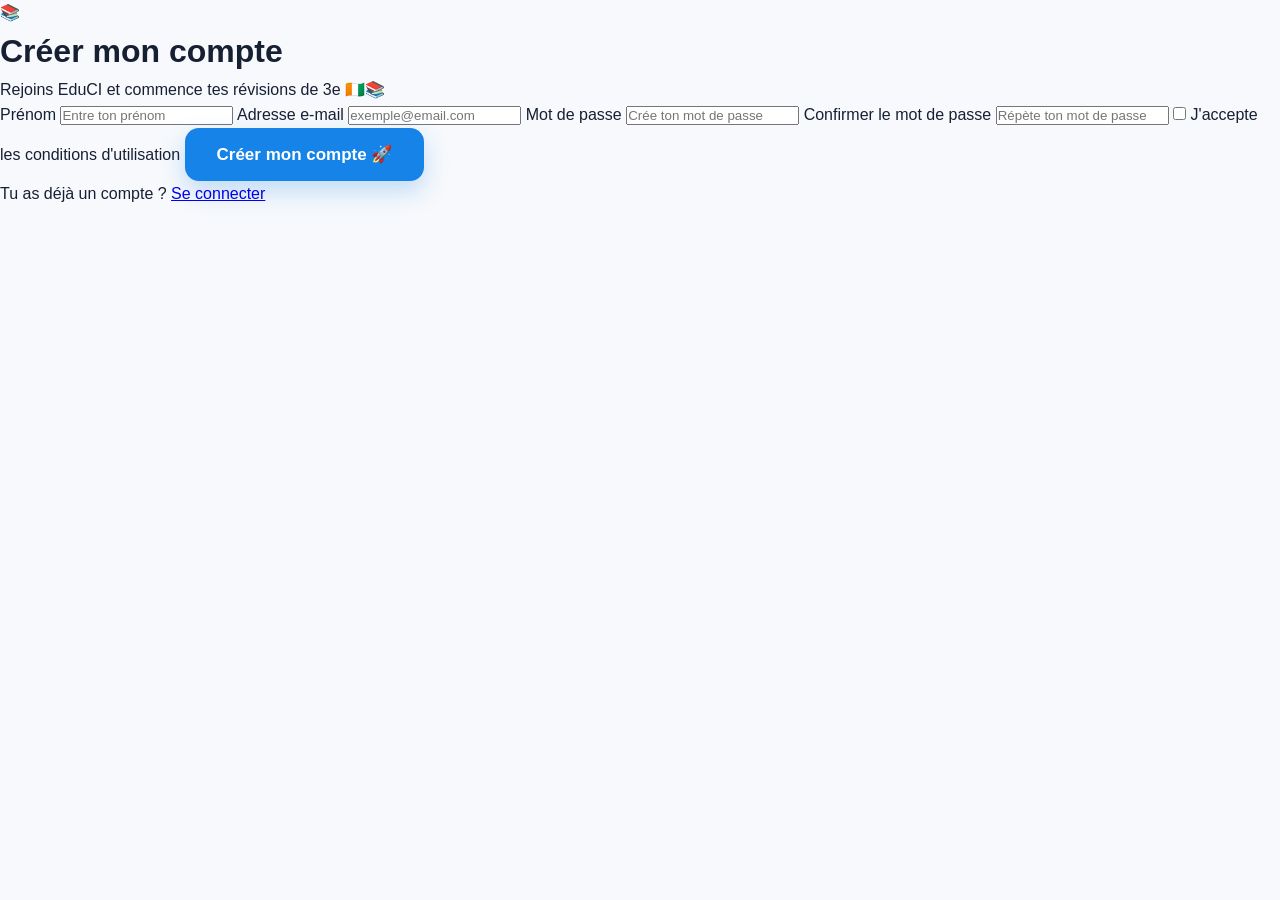
==== inscription.html @ 21b37292 "Create inscription.html" ====
<!DOCTYPE html>
<html lang="fr">
<head>
    <meta charset="UTF-8">
    <meta name="viewport" content="width=device-width, initial-scale=1.0">

    <title>Créer mon compte - EduCI</title>

    <link rel="stylesheet" href="style.css">
</head>

<body>

    <main class="page-inscription">

        <div class="inscription-container">

            <div class="logo-inscription">
                📚
            </div>

            <h1>Créer mon compte</h1>

            <p class="texte-intro">
                Rejoins EduCI et commence tes révisions de 3e 🇨🇮📚
            </p>


            <form id="formInscription">

                <label for="prenom">Prénom</label>

                <input
                    type="text"
                    id="prenom"
                    placeholder="Entre ton prénom"
                    required
                >


                <label for="email">Adresse e-mail</label>

                <input
                    type="email"
                    id="email"
                    placeholder="exemple@email.com"
                    required
                >


                <label for="motDePasse">Mot de passe</label>

                <input
                    type="password"
                    id="motDePasse"
                    placeholder="Crée ton mot de passe"
                    required
                >


                <label for="confirmation">
                    Confirmer le mot de passe
                </label>

                <input
                    type="password"
                    id="confirmation"
                    placeholder="Répète ton mot de passe"
                    required
                >


                <label class="conditions">

                    <input
                        type="checkbox"
                        id="conditions"
                        required
                    >

                    <span>
                        J'accepte les conditions d'utilisation
                    </span>

                </label>


                <button type="submit" class="bouton-principal">
                    Créer mon compte 🚀
                </button>

            </form>


            <p class="connexion-link">
                Tu as déjà un compte ?
                <a href="#">Se connecter</a>
            </p>

        </div>

    </main>

</body>
</html>
---- style.css ----
/* =========================================
   EduCI - Styles de la page d'accueil
   ========================================= */

/* ---------- Réglages généraux ---------- */

* {
    margin: 0;
    padding: 0;
    box-sizing: border-box;
}

html {
    scroll-behavior: smooth;
}

body {
    font-family: Arial, Helvetica, sans-serif;
    background: #f7f9fc;
    color: #172033;
    line-height: 1.6;
}


/* ---------- Barre de navigation ---------- */

.navbar {
    width: 100%;
    padding: 18px 6%;
    display: flex;
    justify-content: space-between;
    align-items: center;
    background: #ffffff;
    border-bottom: 1px solid #e8edf5;
    position: sticky;
    top: 0;
    z-index: 1000;
}

.logo {
    display: flex;
    align-items: center;
    gap: 8px;
    font-size: 24px;
    font-weight: 800;
    color: #1683e8;
}

.logo span {
    color: #1683e8;
}

.menu-btn {
    border: none;
    background: transparent;
    font-size: 26px;
    cursor: pointer;
    color: #172033;
}


/* ---------- Section principale ---------- */

.accueil {
    min-height: calc(100vh - 75px);
}

.hero {
    min-height: 650px;
    padding: 80px 20px;
    display: flex;
    flex-direction: column;
    justify-content: center;
    align-items: center;
    text-align: center;

    background:
        radial-gradient(circle at top left, #e6f4ff 0%, transparent 35%),
        radial-gradient(circle at bottom right, #fff2dc 0%, transparent 35%),
        #ffffff;
}

.logo-grand {
    width: 100px;
    height: 100px;
    border-radius: 30px;
    display: flex;
    align-items: center;
    justify-content: center;
    font-size: 48px;
    background: #e9f5ff;
    box-shadow: 0 15px 35px rgba(22, 131, 232, 0.15);
    margin-bottom: 25px;
}

.hero h1 {
    font-size: clamp(34px, 7vw, 64px);
    line-height: 1.1;
    margin-bottom: 15px;
    color: #172033;
}

.hero h1 span {
    color: #1683e8;
}

.sous-titre {
    font-size: 21px;
    font-weight: 700;
    color: #f29b38;
    margin-bottom: 15px;
}

.description {
    max-width: 650px;
    font-size: 17px;
    color: #657085;
    margin-bottom: 30px;
}


/* ---------- Bouton principal ---------- */

.bouton-principal {
    border: none;
    padding: 16px 32px;
    border-radius: 14px;
    background: #1683e8;
    color: #ffffff;
    font-size: 17px;
    font-weight: 700;
    cursor: pointer;
    box-shadow: 0 10px 25px rgba(22, 131, 232, 0.25);
    transition: 0.25s ease;
}

.bouton-principal:hover {
    transform: translateY(-3px);
    box-shadow: 0 15px 30px rgba(22, 131, 232, 0.35);
}


/* ---------- Section Pourquoi EduCI ---------- */

.presentation {
    padding: 70px 6%;
    background: #f7f9fc;
    text-align: center;
}

.presentation h2 {
    font-size: 32px;
    margin-bottom: 40px;
    color: #172033;
}

.cartes {
    max-width: 1100px;
    margin: 0 auto;
    display: grid;
    grid-template-columns: repeat(3, 1fr);
    gap: 25px;
}

.carte {
    background: #ffffff;
    padding: 30px 25px;
    border-radius: 22px;
    border: 1px solid #e8edf5;
    box-shadow: 0 10px 30px rgba(30, 50, 80, 0.07);
    transition: 0.25s ease;
}

.carte:hover {
    transform: translateY(-6px);
}

.icone {
    font-size: 40px;
    margin-bottom: 15px;
}

.carte h3 {
    font-size: 21px;
    margin-bottom: 10px;
    color: #1683e8;
}

.carte p {
    color: #657085;
}


/* ---------- Pied de page ---------- */

footer {
    padding: 30px 20px;
    text-align: center;
    background: #172033;
    color: #ffffff;
}

footer p:first-child {
    font-weight: 700;
    margin-bottom: 5px;
}


/* ---------- Adaptation téléphone ---------- */

@media (max-width: 750px) {

    .navbar {
        padding: 15px 5%;
    }

    .hero {
        min-height: 580px;
        padding: 60px 20px;
    }

    .hero h1 {
        font-size: 38px;
    }

    .sous-titre {
        font-size: 18px;
    }

    .description {
        font-size: 16px;
    }

    .cartes {
        grid-template-columns: 1fr;
    }

    .presentation {
        padding: 55px 20px;
    }

    .presentation h2 {
        font-size: 27px;
    }
}
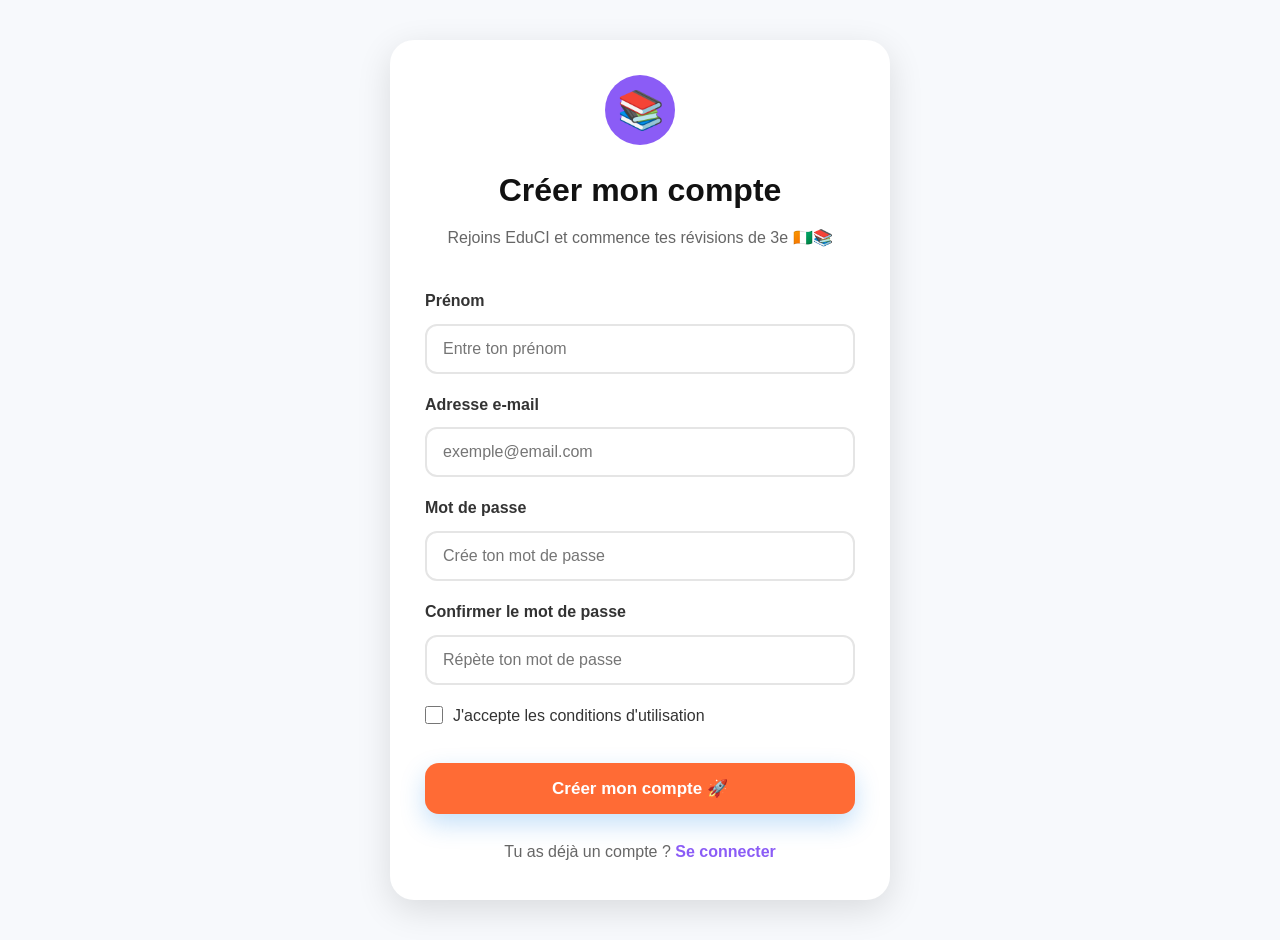
==== commit 1463f49d: "Relier l'inscription à la création du profil" ====
--- a/inscription.html
+++ b/inscription.html
@@ -100,6 +100,25 @@
         </div>
 
     </main>
+<script>
+    const formulaire = document.getElementById("formInscription");
 
+    formulaire.addEventListener("submit", function(event) {
+        event.preventDefault();
+
+        const motDePasse =
+            document.getElementById("motDePasse").value;
+
+        const confirmation =
+            document.getElementById("confirmation").value;
+
+        if (motDePasse !== confirmation) {
+            alert("Les deux mots de passe ne correspondent pas. 🔐");
+            return;
+        }
+
+        window.location.href = "profil.html";
+    });
+</script>
 </body>
 </html>
--- a/style.css
+++ b/style.css
@@ -243,3 +243,324 @@
         font-size: 27px;
     }
 }
+/* ========================================
+   PAGE CRÉER MON COMPTE
+   ======================================== */
+
+.page-inscription {
+    min-height: 100vh;
+    display: flex;
+    justify-content: center;
+    align-items: center;
+    padding: 40px 20px;
+    box-sizing: border-box;
+}
+
+.inscription-container {
+    width: 100%;
+    max-width: 500px;
+    padding: 35px;
+    background: white;
+    border-radius: 24px;
+    box-shadow: 0 10px 35px rgba(0, 0, 0, 0.12);
+    box-sizing: border-box;
+}
+
+.logo-inscription {
+    width: 70px;
+    height: 70px;
+    margin: 0 auto 20px;
+    display: flex;
+    align-items: center;
+    justify-content: center;
+    font-size: 38px;
+    border-radius: 50%;
+    background: #8B5CF6;
+}
+
+.inscription-container h1 {
+    text-align: center;
+    margin-bottom: 10px;
+    color: #121212;
+}
+
+.texte-intro {
+    text-align: center;
+    margin-bottom: 30px;
+    color: #666;
+    line-height: 1.5;
+}
+
+#formInscription {
+    display: flex;
+    flex-direction: column;
+    gap: 10px;
+}
+
+#formInscription label {
+    font-weight: 600;
+    color: #333;
+    margin-top: 8px;
+}
+
+#formInscription input[type="text"],
+#formInscription input[type="email"],
+#formInscription input[type="password"] {
+    width: 100%;
+    padding: 14px 16px;
+    border: 2px solid #e5e5e5;
+    border-radius: 12px;
+    font-size: 16px;
+    box-sizing: border-box;
+    outline: none;
+}
+
+#formInscription input:focus {
+    border-color: #8B5CF6;
+}
+
+.conditions {
+    display: flex;
+    align-items: center;
+    gap: 10px;
+    margin: 15px 0;
+    font-weight: normal !important;
+}
+
+.conditions input {
+    width: 18px;
+    height: 18px;
+}
+
+.bouton-principal {
+    width: 100%;
+    padding: 15px;
+    margin-top: 10px;
+    border: none;
+    border-radius: 14px;
+    background: #FF6B35;
+    color: white;
+    font-size: 17px;
+    font-weight: bold;
+    cursor: pointer;
+}
+
+.bouton-principal:hover {
+    transform: translateY(-2px);
+}
+
+.connexion-link {
+    text-align: center;
+    margin-top: 25px;
+    color: #666;
+}
+
+.connexion-link a {
+    color: #8B5CF6;
+    font-weight: bold;
+    text-decoration: none;
+}
+
+/* Adaptation téléphone */
+@media (max-width: 600px) {
+
+    .page-inscription {
+        padding: 20px 15px;
+    }
+
+    .inscription-container {
+        padding: 25px 20px;
+    }
+
+    .inscription-container h1 {
+        font-size: 27px;
+    }
+}
+/* ========================================
+   PAGE CRÉER MON PROFIL
+   ======================================== */
+
+.page-profil {
+    min-height: 100vh;
+    padding: 40px 20px;
+    display: flex;
+    justify-content: center;
+    align-items: center;
+    background:
+        radial-gradient(circle at top left, #eee7ff 0%, transparent 35%),
+        radial-gradient(circle at bottom right, #fff0e8 0%, transparent 35%),
+        #f7f9fc;
+}
+
+.profil-container {
+    width: 100%;
+    max-width: 550px;
+    padding: 35px;
+    background: #ffffff;
+    border-radius: 28px;
+    box-shadow: 0 15px 40px rgba(30, 30, 60, 0.12);
+}
+
+.logo-profil {
+    width: 70px;
+    height: 70px;
+    margin: 0 auto 18px;
+    display: flex;
+    align-items: center;
+    justify-content: center;
+    background: #eee7ff;
+    border-radius: 22px;
+    font-size: 38px;
+}
+
+.profil-container h1 {
+    text-align: center;
+    color: #121212;
+    margin-bottom: 8px;
+}
+
+.profil-intro {
+    text-align: center;
+    color: #6b7280;
+    margin-bottom: 30px;
+}
+
+.profil-container h2 {
+    font-size: 20px;
+    text-align: center;
+    margin-bottom: 18px;
+    color: #121212;
+}
+
+
+/* ---------- AVATARS ---------- */
+
+.avatars {
+    display: grid;
+    grid-template-columns: repeat(3, 1fr);
+    gap: 15px;
+    margin-bottom: 30px;
+}
+
+.avatar {
+    min-height: 85px;
+    border: 3px solid transparent;
+    border-radius: 20px;
+    background: #f7f9fc;
+    font-size: 45px;
+    cursor: pointer;
+    transition: 0.2s ease;
+}
+
+.avatar:hover {
+    transform: translateY(-3px);
+    border-color: #8B5CF6;
+}
+
+.avatar-selectionne {
+    border-color: #8B5CF6;
+    background: #eee7ff;
+    transform: scale(1.04);
+    box-shadow: 0 8px 20px rgba(139, 92, 246, 0.18);
+}
+
+
+/* ---------- CHAMPS ---------- */
+
+.profil-container label {
+    display: block;
+    margin: 18px 0 8px;
+    font-weight: 700;
+    color: #333333;
+}
+
+.profil-container input[type="text"],
+.profil-container select {
+    width: 100%;
+    padding: 14px 16px;
+    border: 2px solid #e5e7eb;
+    border-radius: 12px;
+    font-size: 16px;
+    box-sizing: border-box;
+    outline: none;
+    background: #ffffff;
+}
+
+.profil-container input[type="text"]:focus {
+    border-color: #8B5CF6;
+}
+
+.profil-container select:disabled {
+    color: #333333;
+    opacity: 1;
+}
+
+.information-classe {
+    margin-top: 8px;
+    color: #6b7280;
+    font-size: 14px;
+}
+
+
+/* ---------- CODE EDUCI ---------- */
+
+.code-box {
+    margin: 25px 0;
+    padding: 20px;
+    text-align: center;
+    background: #f5f1ff;
+    border: 2px dashed #8B5CF6;
+    border-radius: 18px;
+}
+
+.code-box p {
+    margin-bottom: 8px;
+    font-weight: 700;
+    color: #555;
+}
+
+.code-box strong {
+    display: block;
+    font-size: 28px;
+    letter-spacing: 3px;
+    color: #8B5CF6;
+    margin-bottom: 8px;
+}
+
+.code-box small {
+    color: #777;
+}
+
+
+/* ---------- BOUTON ---------- */
+
+#terminerProfil {
+    width: 100%;
+}
+
+
+/* ---------- TÉLÉPHONE ---------- */
+
+@media (max-width: 600px) {
+
+    .page-profil {
+        padding: 20px 15px;
+    }
+
+    .profil-container {
+        padding: 25px 20px;
+    }
+
+    .avatars {
+        gap: 10px;
+    }
+
+    .avatar {
+        min-height: 75px;
+        font-size: 38px;
+    }
+
+    .profil-container h1 {
+        font-size: 28px;
+    }
+}
